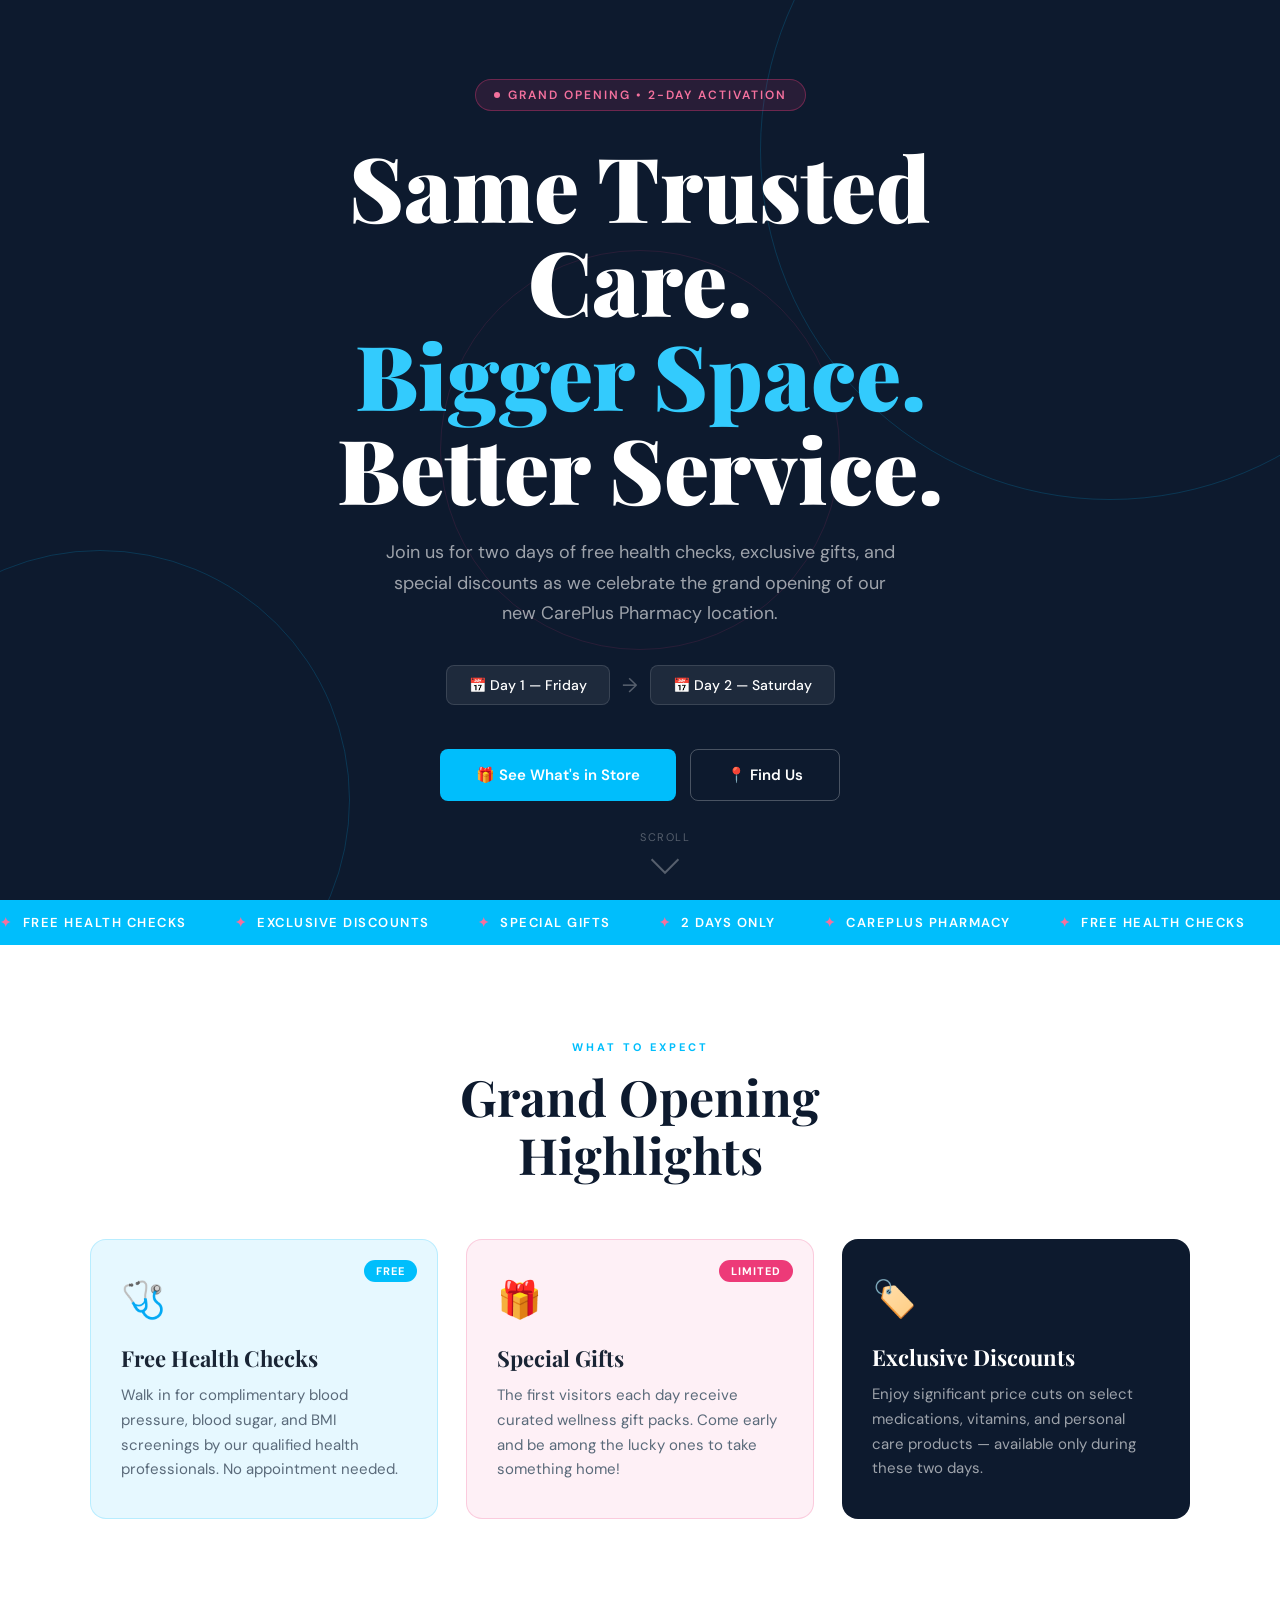
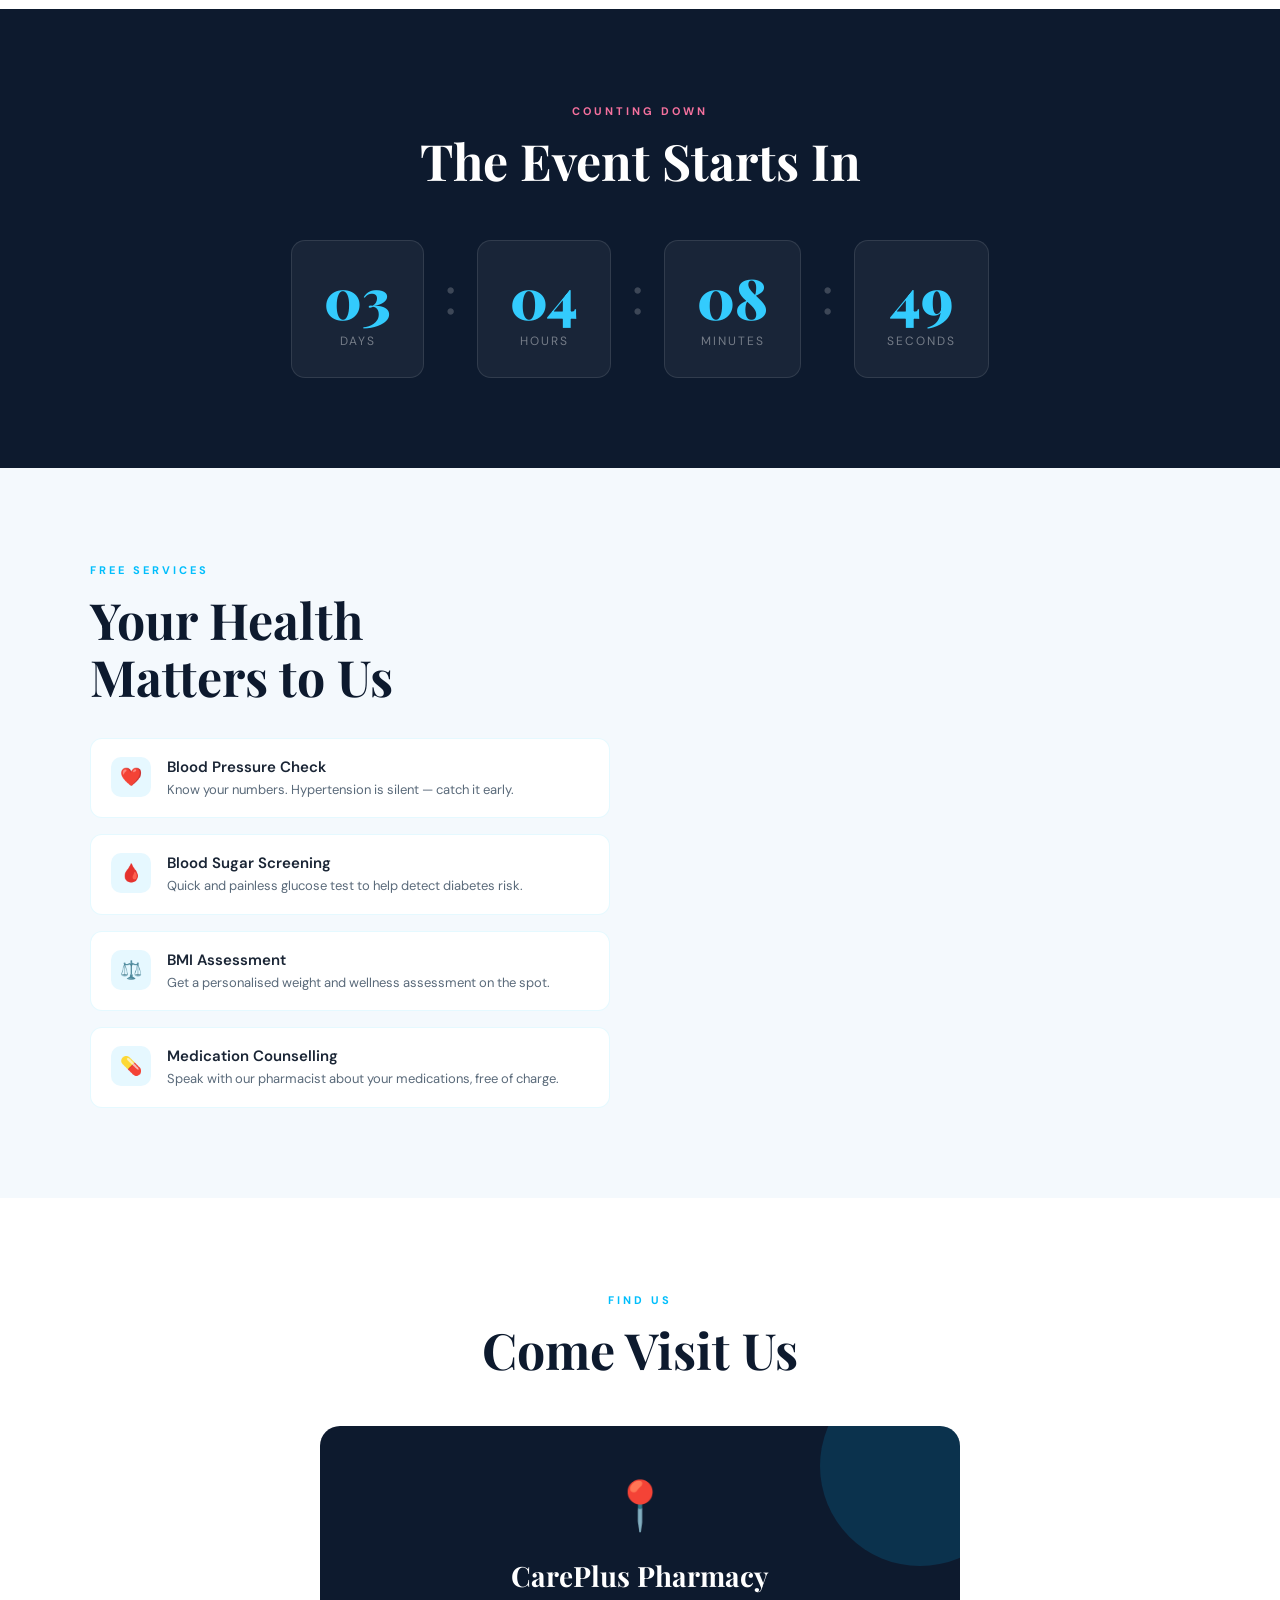
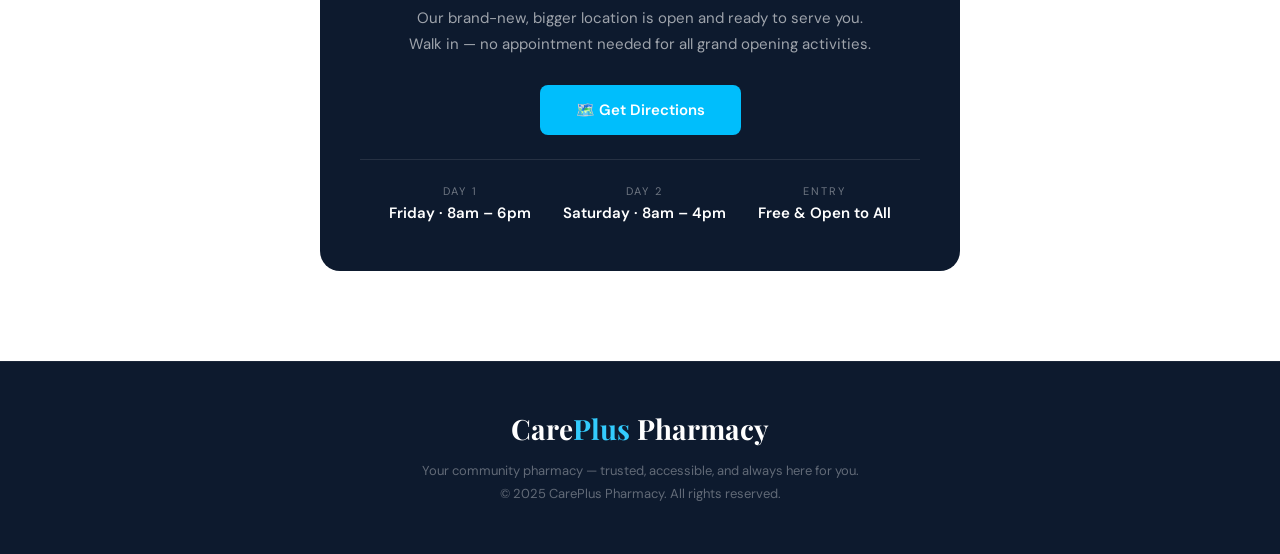
==== new_template.html @ c6ab28ea "fixes Co-authored-by: Copilot <copilot@github.com>" ====
<!DOCTYPE html>
<html lang="en">
<head>
  <meta charset="UTF-8" />
  <meta name="viewport" content="width=device-width, initial-scale=1.0"/>
  <title>Grand Opening – 2-Day Special Activation | CarePlus Pharmacy</title>
  <link href="https://fonts.googleapis.com/css2?family=Playfair+Display:wght@700;900&family=DM+Sans:wght@300;400;500;600&display=swap" rel="stylesheet"/>
  <style>
    *, *::before, *::after { box-sizing: border-box; margin: 0; padding: 0; }

    :root {
      --green: #00BEFC;
      --green-light: #33CBFD;
      --green-pale: #E6F8FF;
      --gold: #ED3A78;
      --gold-light: #F5719E;
      --dark: #0d1a2e;
      --text: #1a2535;
      --muted: #5a6a7a;
      --white: #ffffff;
      --off-white: #f4f9fd;
    }

    html { scroll-behavior: smooth; }

    body {
      font-family: 'DM Sans', sans-serif;
      background: var(--off-white);
      color: var(--text);
      overflow-x: hidden;
    }

    /* ── HERO ── */
    .hero {
      min-height: 100vh;
      background: var(--dark);
      position: relative;
      display: flex;
      flex-direction: column;
      align-items: center;
      justify-content: center;
      overflow: hidden;
      padding: 60px 24px 80px;
    }

    /* animated background rings */
    .hero::before, .hero::after {
      content: '';
      position: absolute;
      border-radius: 50%;
      border: 1px solid rgba(0,190,252,0.18);
      animation: pulse-ring 6s ease-in-out infinite;
    }
    .hero::before { width: 700px; height: 700px; top: -200px; right: -180px; animation-delay: 0s; }
    .hero::after  { width: 500px; height: 500px; bottom: -150px; left: -150px; animation-delay: 3s; }

    .ring-extra {
      position: absolute;
      border-radius: 50%;
      border: 1px solid rgba(237,58,120,0.12);
      width: 400px; height: 400px;
      top: 50%; left: 50%;
      transform: translate(-50%, -50%);
      animation: pulse-ring 8s ease-in-out infinite;
      animation-delay: 1.5s;
    }

    @keyframes pulse-ring {
      0%, 100% { transform: scale(1); opacity: 0.4; }
      50%       { transform: scale(1.08); opacity: 0.1; }
    }

    .hero-badge {
      display: inline-flex;
      align-items: center;
      gap: 8px;
      background: rgba(237,58,120,0.12);
      border: 1px solid rgba(237,58,120,0.35);
      color: var(--gold-light);
      font-size: 12px;
      font-weight: 600;
      letter-spacing: 2px;
      text-transform: uppercase;
      padding: 7px 18px;
      border-radius: 40px;
      margin-bottom: 28px;
      animation: fade-up 0.8s ease both;
    }
    .hero-badge .dot {
      width: 6px; height: 6px;
      background: var(--gold-light);
      border-radius: 50%;
      animation: blink 1.4s infinite;
    }
    @keyframes blink { 0%,100%{opacity:1} 50%{opacity:0.2} }

    .hero h1 {
      font-family: 'Playfair Display', serif;
      font-size: clamp(42px, 7vw, 90px);
      font-weight: 900;
      color: var(--white);
      text-align: center;
      line-height: 1.05;
      max-width: 780px;
      animation: fade-up 0.9s 0.1s ease both;
    }
    .hero h1 span { color: var(--green-light); }

    .hero-sub {
      margin-top: 22px;
      font-size: clamp(15px, 2vw, 18px);
      color: rgba(255,255,255,0.6);
      text-align: center;
      max-width: 520px;
      line-height: 1.7;
      animation: fade-up 1s 0.2s ease both;
    }

    .hero-dates {
      margin-top: 36px;
      display: flex;
      align-items: center;
      gap: 12px;
      animation: fade-up 1s 0.3s ease both;
    }
    .date-pill {
      background: rgba(255,255,255,0.07);
      border: 1px solid rgba(255,255,255,0.12);
      color: var(--white);
      padding: 10px 22px;
      border-radius: 8px;
      font-size: 14px;
      font-weight: 500;
    }
    .date-sep { color: rgba(255,255,255,0.3); font-size: 20px; }

    .hero-cta {
      margin-top: 44px;
      display: flex;
      gap: 14px;
      flex-wrap: wrap;
      justify-content: center;
      animation: fade-up 1s 0.4s ease both;
    }
    .btn-primary {
      background: var(--green);
      color: #fff;
      padding: 15px 36px;
      border-radius: 8px;
      font-size: 15px;
      font-weight: 600;
      text-decoration: none;
      border: none;
      cursor: pointer;
      transition: background 0.2s, transform 0.15s;
      display: inline-flex; align-items: center; gap: 8px;
    }
    .btn-primary:hover { background: var(--green-light); transform: translateY(-2px); }
    .btn-outline {
      background: transparent;
      color: #fff;
      padding: 15px 36px;
      border-radius: 8px;
      font-size: 15px;
      font-weight: 600;
      text-decoration: none;
      border: 1px solid rgba(255,255,255,0.25);
      cursor: pointer;
      transition: border-color 0.2s, transform 0.15s;
    }
    .btn-outline:hover { border-color: #fff; transform: translateY(-2px); }

    .scroll-hint {
      position: absolute;
      bottom: 30px;
      left: 50%;
      transform: translateX(-50%);
      display: flex;
      flex-direction: column;
      align-items: center;
      gap: 6px;
      color: rgba(255,255,255,0.3);
      font-size: 11px;
      letter-spacing: 1.5px;
      text-transform: uppercase;
      animation: fade-up 1s 0.8s ease both;
    }
    .scroll-arrow {
      width: 20px; height: 20px;
      border-right: 2px solid rgba(255,255,255,0.3);
      border-bottom: 2px solid rgba(255,255,255,0.3);
      transform: rotate(45deg);
      animation: bounce-down 1.8s ease infinite;
    }
    @keyframes bounce-down {
      0%,100%{transform:rotate(45deg) translateY(0)} 50%{transform:rotate(45deg) translateY(5px)}
    }

    /* ── STRIP ── */
    .strip {
      background: var(--green);
      padding: 14px 0;
      overflow: hidden;
    }
    .strip-inner {
      display: flex;
      gap: 48px;
      animation: marquee 18s linear infinite;
      white-space: nowrap;
      width: max-content;
    }
    .strip-item {
      color: #fff;
      font-size: 13px;
      font-weight: 600;
      letter-spacing: 1.5px;
      text-transform: uppercase;
      display: flex; align-items: center; gap: 10px;
    }
    .strip-item::before { content: '✦'; color: var(--gold-light); }
    @keyframes marquee { from{transform:translateX(0)} to{transform:translateX(-50%)} }

    /* ── SECTION COMMON ── */
    section { padding: 90px 24px; }
    .section-label {
      display: inline-block;
      font-size: 11px;
      font-weight: 700;
      letter-spacing: 3px;
      text-transform: uppercase;
      color: var(--green);
      margin-bottom: 14px;
    }
    .section-title {
      font-family: 'Playfair Display', serif;
      font-size: clamp(30px, 4vw, 50px);
      font-weight: 700;
      line-height: 1.15;
      color: var(--dark);
    }
    .container { max-width: 1100px; margin: 0 auto; }

    /* ── OFFERS ── */
    .offers { background: var(--white); }
    .offers-header { text-align: center; margin-bottom: 56px; }
    .offers-grid {
      display: grid;
      grid-template-columns: repeat(auto-fit, minmax(280px, 1fr));
      gap: 28px;
    }
    .offer-card {
      border-radius: 16px;
      padding: 36px 30px;
      position: relative;
      overflow: hidden;
      transition: transform 0.25s, box-shadow 0.25s;
    }
    .offer-card:hover { transform: translateY(-6px); box-shadow: 0 20px 50px rgba(0,0,0,0.1); }
    .offer-card.green  { background: var(--green-pale); border: 1px solid rgba(0,190,252,0.2); }
      .offer-card.gold   { background: #FEF0F6; border: 1px solid rgba(237,58,120,0.2); }
    .offer-card.dark   { background: var(--dark); color: #fff; }

    .offer-icon {
      font-size: 36px;
      margin-bottom: 20px;
      display: block;
    }
    .offer-card h3 {
      font-family: 'Playfair Display', serif;
      font-size: 22px;
      font-weight: 700;
      margin-bottom: 10px;
    }
    .offer-card.dark h3 { color: #fff; }
    .offer-card p {
      font-size: 15px;
      line-height: 1.65;
      color: var(--muted);
    }
    .offer-card.dark p { color: rgba(255,255,255,0.6); }
    .offer-tag {
      position: absolute;
      top: 20px; right: 20px;
      background: var(--green);
      color: #fff;
      font-size: 11px;
      font-weight: 700;
      letter-spacing: 1px;
      text-transform: uppercase;
      padding: 4px 12px;
      border-radius: 20px;
    }
    .offer-card.gold .offer-tag { background: var(--gold); }

    /* ── COUNTDOWN ── */
    .countdown-section {
      background: var(--dark);
      text-align: center;
      padding: 90px 24px;
    }
    .countdown-section .section-label { color: var(--gold-light); }
    .countdown-section .section-title { color: #fff; margin-bottom: 50px; }
    .countdown-grid {
      display: flex;
      justify-content: center;
      gap: 20px;
      flex-wrap: wrap;
    }
    .countdown-item {
      background: rgba(255,255,255,0.05);
      border: 1px solid rgba(255,255,255,0.1);
      border-radius: 14px;
      padding: 28px 32px;
      min-width: 110px;
    }
    .countdown-num {
      font-family: 'Playfair Display', serif;
      font-size: 56px;
      font-weight: 900;
      color: var(--green-light);
      line-height: 1;
      display: block;
    }
    .countdown-label {
      font-size: 12px;
      letter-spacing: 2px;
      text-transform: uppercase;
      color: rgba(255,255,255,0.4);
      margin-top: 8px;
      display: block;
    }
    .countdown-sep {
      font-family: 'Playfair Display', serif;
      font-size: 50px;
      color: rgba(255,255,255,0.2);
      align-self: flex-start;
      padding-top: 20px;
    }

    /* ── HEALTH CHECKS ── */
    .checks { background: var(--off-white); }
    .checks-inner {
      display: grid;
      grid-template-columns: 1fr 1fr;
      gap: 60px;
      align-items: center;
    }
    @media(max-width:720px) { .checks-inner { grid-template-columns: 1fr; } }
    .checks-list { margin-top: 32px; display: flex; flex-direction: column; gap: 16px; }
    .check-item {
      display: flex;
      align-items: flex-start;
      gap: 16px;
      padding: 18px 20px;
      background: var(--white);
      border-radius: 12px;
      border: 1px solid rgba(0,190,252,0.1);
      transition: border-color 0.2s;
    }
    .check-item:hover { border-color: var(--green-light); }
    .check-icon {
      width: 40px; height: 40px;
      background: var(--green-pale);
      border-radius: 10px;
      display: flex; align-items: center; justify-content: center;
      font-size: 18px;
      flex-shrink: 0;
    }
    .check-item h4 { font-size: 15px; font-weight: 600; margin-bottom: 3px; }
    .check-item p  { font-size: 13px; color: var(--muted); line-height: 1.5; }

    .checks-visual {
      position: relative;
      display: flex;
      align-items: center;
      justify-content: center;
    }
    .big-circle {
      width: 340px; height: 340px;
      border-radius: 50%;
      background: linear-gradient(135deg, var(--green) 0%, #0090c8 100%);
      display: flex;
      flex-direction: column;
      align-items: center;
      justify-content: center;
      color: #fff;
      text-align: center;
      box-shadow: 0 30px 80px rgba(0,190,252,0.35);
    }
    .big-circle .emoji { font-size: 64px; margin-bottom: 16px; }
    .big-circle h3 { font-family: 'Playfair Display', serif; font-size: 26px; font-weight: 700; }
    .big-circle p { font-size: 14px; opacity: 0.75; margin-top: 6px; }
    .float-badge {
      position: absolute;
      background: var(--white);
      border-radius: 12px;
      padding: 12px 16px;
      box-shadow: 0 10px 30px rgba(0,0,0,0.12);
      font-size: 13px;
      font-weight: 600;
      display: flex; align-items: center; gap: 8px;
      white-space: nowrap;
    }
    .float-badge.top-right { top: 20px; right: -10px; }
    .float-badge.bottom-left { bottom: 30px; left: -20px; }
    .float-badge .dot { width: 8px; height: 8px; border-radius: 50%; background: var(--green); flex-shrink: 0; }

    /* ── LOCATION ── */
    .location-section { background: var(--white); text-align: center; }
    .location-card {
      max-width: 640px;
      margin: 48px auto 0;
      background: var(--dark);
      border-radius: 20px;
      padding: 48px 40px;
      color: #fff;
      position: relative;
      overflow: hidden;
    }
    .location-card::before {
      content: '';
      position: absolute;
      top: -60px; right: -60px;
      width: 200px; height: 200px;
      border-radius: 50%;
      background: rgba(0,190,252,0.15);
    }
    .location-icon { font-size: 48px; margin-bottom: 20px; display: block; }
    .location-card h3 { font-family: 'Playfair Display', serif; font-size: 28px; margin-bottom: 12px; }
    .location-card p { color: rgba(255,255,255,0.6); font-size: 15px; line-height: 1.7; margin-bottom: 28px; }
    .location-details {
      display: flex;
      justify-content: center;
      gap: 32px;
      flex-wrap: wrap;
      margin-top: 24px;
      padding-top: 24px;
      border-top: 1px solid rgba(255,255,255,0.1);
    }
    .loc-detail { text-align: center; }
    .loc-detail .lbl { font-size: 11px; letter-spacing: 2px; text-transform: uppercase; color: rgba(255,255,255,0.4); margin-bottom: 5px; }
    .loc-detail .val { font-size: 15px; font-weight: 600; color: #fff; }

    /* ── FOOTER ── */
    footer {
      background: var(--dark);
      padding: 48px 24px;
      text-align: center;
      border-top: 1px solid rgba(255,255,255,0.06);
    }
    .footer-logo {
      font-family: 'Playfair Display', serif;
      font-size: 28px;
      font-weight: 700;
      color: #fff;
      margin-bottom: 12px;
    }
    .footer-logo span { color: var(--green-light); }
    footer p { color: rgba(255,255,255,0.35); font-size: 13px; line-height: 1.8; }

    /* ── ANIMATIONS ── */
    @keyframes fade-up {
      from { opacity: 0; transform: translateY(28px); }
      to   { opacity: 1; transform: translateY(0); }
    }

    .reveal {
      opacity: 0;
      transform: translateY(30px);
      transition: opacity 0.7s ease, transform 0.7s ease;
    }
    .reveal.visible {
      opacity: 1;
      transform: translateY(0);
    }
  </style>
</head>
<body>

  <!-- HERO -->
  <section class="hero">
    <div class="ring-extra"></div>

    <div class="hero-badge">
      <span class="dot"></span>
      Grand Opening • 2-Day Activation
    </div>

    <h1>
      Same Trusted Care.<br/>
      <span>Bigger Space.</span><br/>
      Better Service.
    </h1>

    <p class="hero-sub">
      Join us for two days of free health checks, exclusive gifts, and special discounts
      as we celebrate the grand opening of our new CarePlus Pharmacy location.
    </p>

    <div class="hero-dates">
      <div class="date-pill">📅 Day 1 — Friday</div>
      <span class="date-sep">→</span>
      <div class="date-pill">📅 Day 2 — Saturday</div>
    </div>

    <div class="hero-cta">
      <a href="#offers" class="btn-primary">🎁 See What's in Store</a>
      <a href="#location" class="btn-outline">📍 Find Us</a>
    </div>

    <div class="scroll-hint">
      <span>Scroll</span>
      <div class="scroll-arrow"></div>
    </div>
  </section>

  <!-- STRIP -->
  <div class="strip">
    <div class="strip-inner">
      <span class="strip-item">Free Health Checks</span>
      <span class="strip-item">Exclusive Discounts</span>
      <span class="strip-item">Special Gifts</span>
      <span class="strip-item">2 Days Only</span>
      <span class="strip-item">CarePlus Pharmacy</span>
      <span class="strip-item">Free Health Checks</span>
      <span class="strip-item">Exclusive Discounts</span>
      <span class="strip-item">Special Gifts</span>
      <span class="strip-item">2 Days Only</span>
      <span class="strip-item">CarePlus Pharmacy</span>
    </div>
  </div>

  <!-- OFFERS -->
  <section class="offers" id="offers">
    <div class="container">
      <div class="offers-header reveal">
        <span class="section-label">What to Expect</span>
        <h2 class="section-title">Grand Opening <br/>Highlights</h2>
      </div>
      <div class="offers-grid">
        <div class="offer-card green reveal">
          <span class="offer-icon">🩺</span>
          <span class="offer-tag">Free</span>
          <h3>Free Health Checks</h3>
          <p>Walk in for complimentary blood pressure, blood sugar, and BMI screenings by our qualified health professionals. No appointment needed.</p>
        </div>
        <div class="offer-card gold reveal">
          <span class="offer-icon">🎁</span>
          <span class="offer-tag">Limited</span>
          <h3>Special Gifts</h3>
          <p>The first visitors each day receive curated wellness gift packs. Come early and be among the lucky ones to take something home!</p>
        </div>
        <div class="offer-card dark reveal">
          <span class="offer-icon">🏷️</span>
          <h3>Exclusive Discounts</h3>
          <p style="color:rgba(255,255,255,0.6)">Enjoy significant price cuts on select medications, vitamins, and personal care products — available only during these two days.</p>
        </div>
      </div>
    </div>
  </section>

  <!-- COUNTDOWN -->
  <section class="countdown-section">
    <div class="container">
      <span class="section-label">Counting Down</span>
      <h2 class="section-title reveal">The Event Starts In</h2>
      <div class="countdown-grid">
        <div class="countdown-item reveal">
          <span class="countdown-num" id="cd-days">00</span>
          <span class="countdown-label">Days</span>
        </div>
        <span class="countdown-sep">:</span>
        <div class="countdown-item reveal">
          <span class="countdown-num" id="cd-hours">00</span>
          <span class="countdown-label">Hours</span>
        </div>
        <span class="countdown-sep">:</span>
        <div class="countdown-item reveal">
          <span class="countdown-num" id="cd-mins">00</span>
          <span class="countdown-label">Minutes</span>
        </div>
        <span class="countdown-sep">:</span>
        <div class="countdown-item reveal">
          <span class="countdown-num" id="cd-secs">00</span>
          <span class="countdown-label">Seconds</span>
        </div>
      </div>
    </div>
  </section>

  <!-- HEALTH CHECKS -->
  <section class="checks">
    <div class="container checks-inner">
      <div>
        <span class="section-label reveal">Free Services</span>
        <h2 class="section-title reveal">Your Health <br/>Matters to Us</h2>
        <div class="checks-list">
          <div class="check-item reveal">
            <div class="check-icon">❤️</div>
            <div>
              <h4>Blood Pressure Check</h4>
              <p>Know your numbers. Hypertension is silent — catch it early.</p>
            </div>
          </div>
          <div class="check-item reveal">
            <div class="check-icon">🩸</div>
            <div>
              <h4>Blood Sugar Screening</h4>
              <p>Quick and painless glucose test to help detect diabetes risk.</p>
            </div>
          </div>
          <div class="check-item reveal">
            <div class="check-icon">⚖️</div>
            <div>
              <h4>BMI Assessment</h4>
              <p>Get a personalised weight and wellness assessment on the spot.</p>
            </div>
          </div>
          <div class="check-item reveal">
            <div class="check-icon">💊</div>
            <div>
              <h4>Medication Counselling</h4>
              <p>Speak with our pharmacist about your medications, free of charge.</p>
            </div>
          </div>
        </div>
      </div>

      <div class="checks-visual reveal">
        <div class="big-circle">
          <span class="emoji">🏥</span>
          <h3>CarePlus Pharmacy</h3>
          <p>Your Health, Our Priority</p>
        </div>
        <div class="float-badge top-right">
          <span class="dot"></span> Open Both Days
        </div>
        <div class="float-badge bottom-left">
          🎉 Grand Opening Special
        </div>
      </div>
    </div>
  </section>

  <!-- LOCATION -->
  <section class="location-section" id="location">
    <div class="container">
      <span class="section-label reveal">Find Us</span>
      <h2 class="section-title reveal">Come Visit Us</h2>

      <div class="location-card reveal">
        <span class="location-icon">📍</span>
        <h3>CarePlus Pharmacy</h3>
        <p>
          Our brand-new, bigger location is open and ready to serve you.<br/>
          Walk in — no appointment needed for all grand opening activities.
        </p>
        <a href="#" class="btn-primary" style="display:inline-flex;margin:0 auto;">
          🗺️ Get Directions
        </a>
        <div class="location-details">
          <div class="loc-detail">
            <div class="lbl">Day 1</div>
            <div class="val">Friday · 8am – 6pm</div>
          </div>
          <div class="loc-detail">
            <div class="lbl">Day 2</div>
            <div class="val">Saturday · 8am – 4pm</div>
          </div>
          <div class="loc-detail">
            <div class="lbl">Entry</div>
            <div class="val">Free & Open to All</div>
          </div>
        </div>
      </div>
    </div>
  </section>

  <!-- FOOTER -->
  <footer>
    <div class="footer-logo">Care<span>Plus</span> Pharmacy</div>
    <p>
      Your community pharmacy — trusted, accessible, and always here for you.<br/>
      © 2025 CarePlus Pharmacy. All rights reserved.
    </p>
  </footer>

  <script>
    // Scroll reveal
    const reveals = document.querySelectorAll('.reveal');
    const observer = new IntersectionObserver((entries) => {
      entries.forEach((e, i) => {
        if (e.isIntersecting) {
          setTimeout(() => e.target.classList.add('visible'), i * 80);
          observer.unobserve(e.target);
        }
      });
    }, { threshold: 0.12 });
    reveals.forEach(el => observer.observe(el));

    // Countdown — set your target date here
    const target = new Date();
    target.setDate(target.getDate() + 3); // 3 days from now as default
    target.setHours(8, 0, 0, 0);

    function updateCountdown() {
      const diff = target - new Date();
      if (diff <= 0) {
        document.getElementById('cd-days').textContent  = '00';
        document.getElementById('cd-hours').textContent = '00';
        document.getElementById('cd-mins').textContent  = '00';
        document.getElementById('cd-secs').textContent  = '00';
        return;
      }
      const d = Math.floor(diff / 86400000);
      const h = Math.floor((diff % 86400000) / 3600000);
      const m = Math.floor((diff % 3600000) / 60000);
      const s = Math.floor((diff % 60000) / 1000);
      const pad = n => String(n).padStart(2, '0');
      document.getElementById('cd-days').textContent  = pad(d);
      document.getElementById('cd-hours').textContent = pad(h);
      document.getElementById('cd-mins').textContent  = pad(m);
      document.getElementById('cd-secs').textContent  = pad(s);
    }
    updateCountdown();
    setInterval(updateCountdown, 1000);
  </script>
</body>
</html>
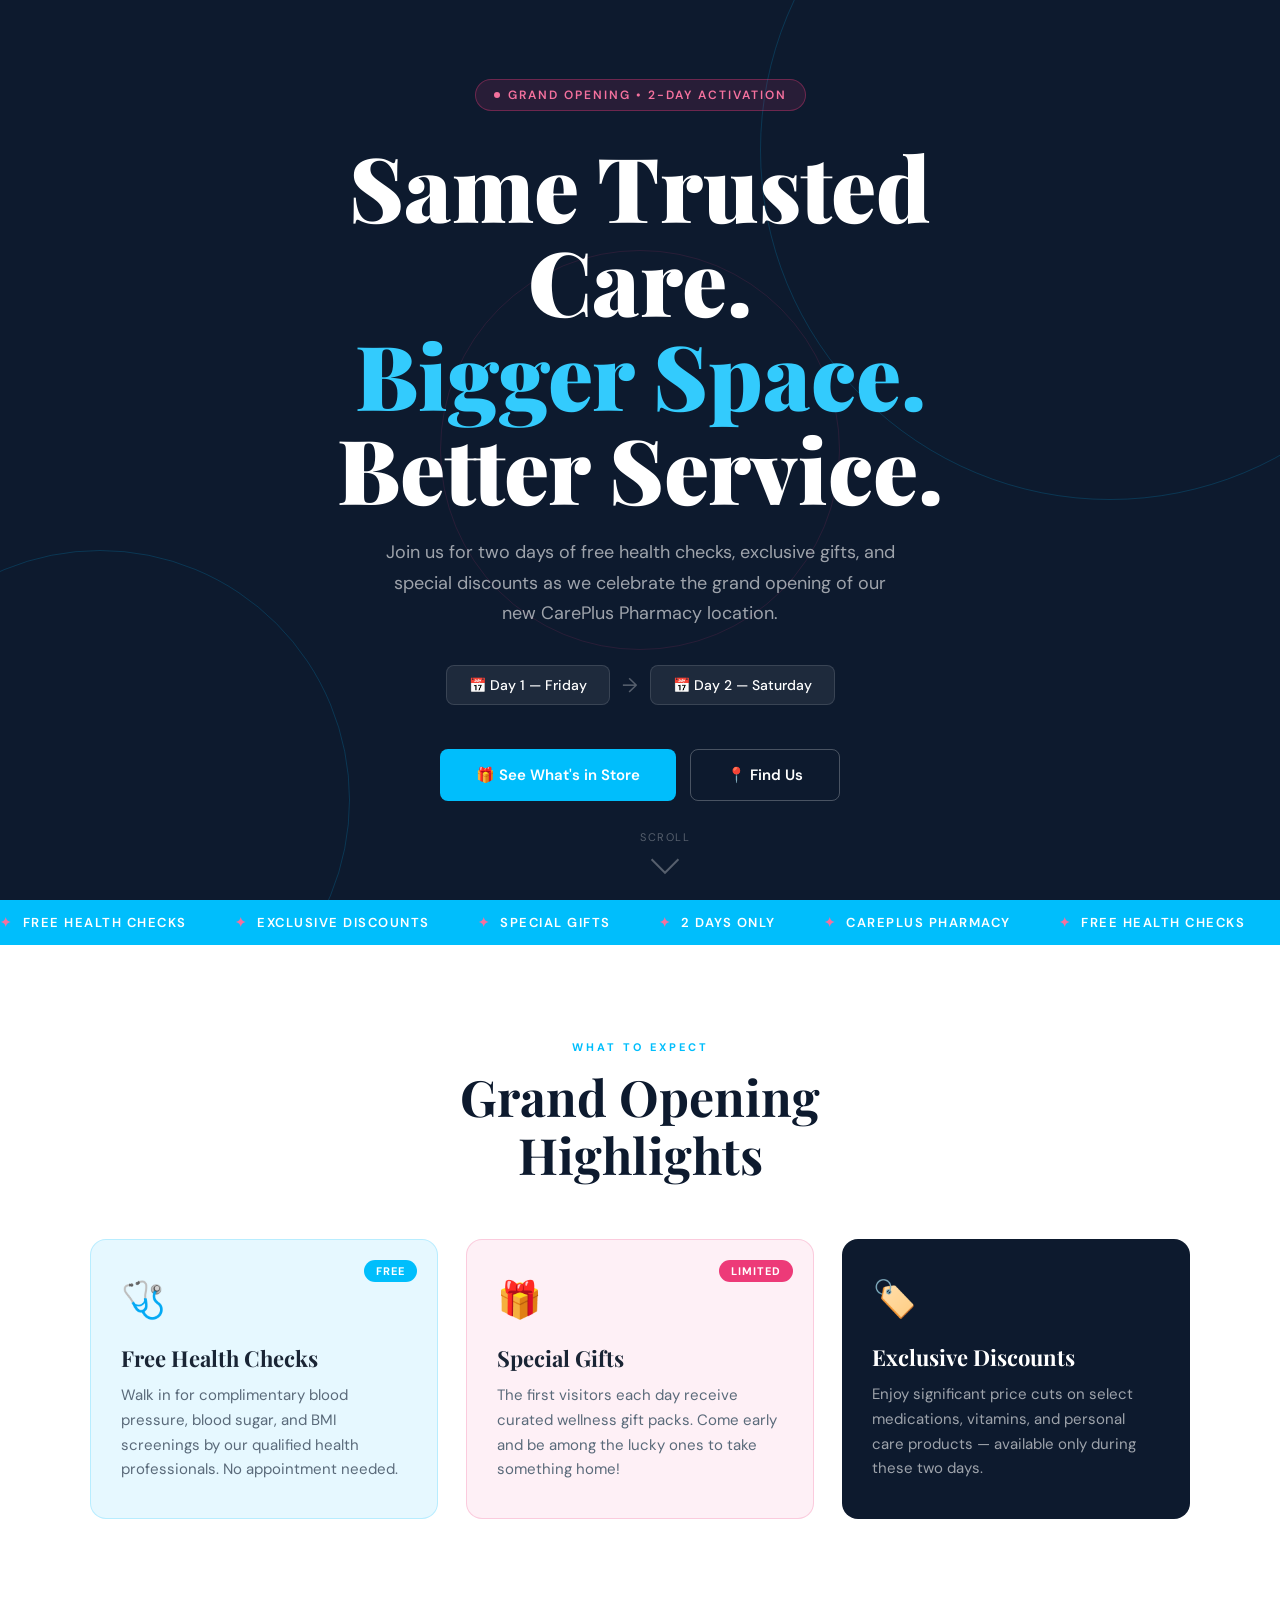
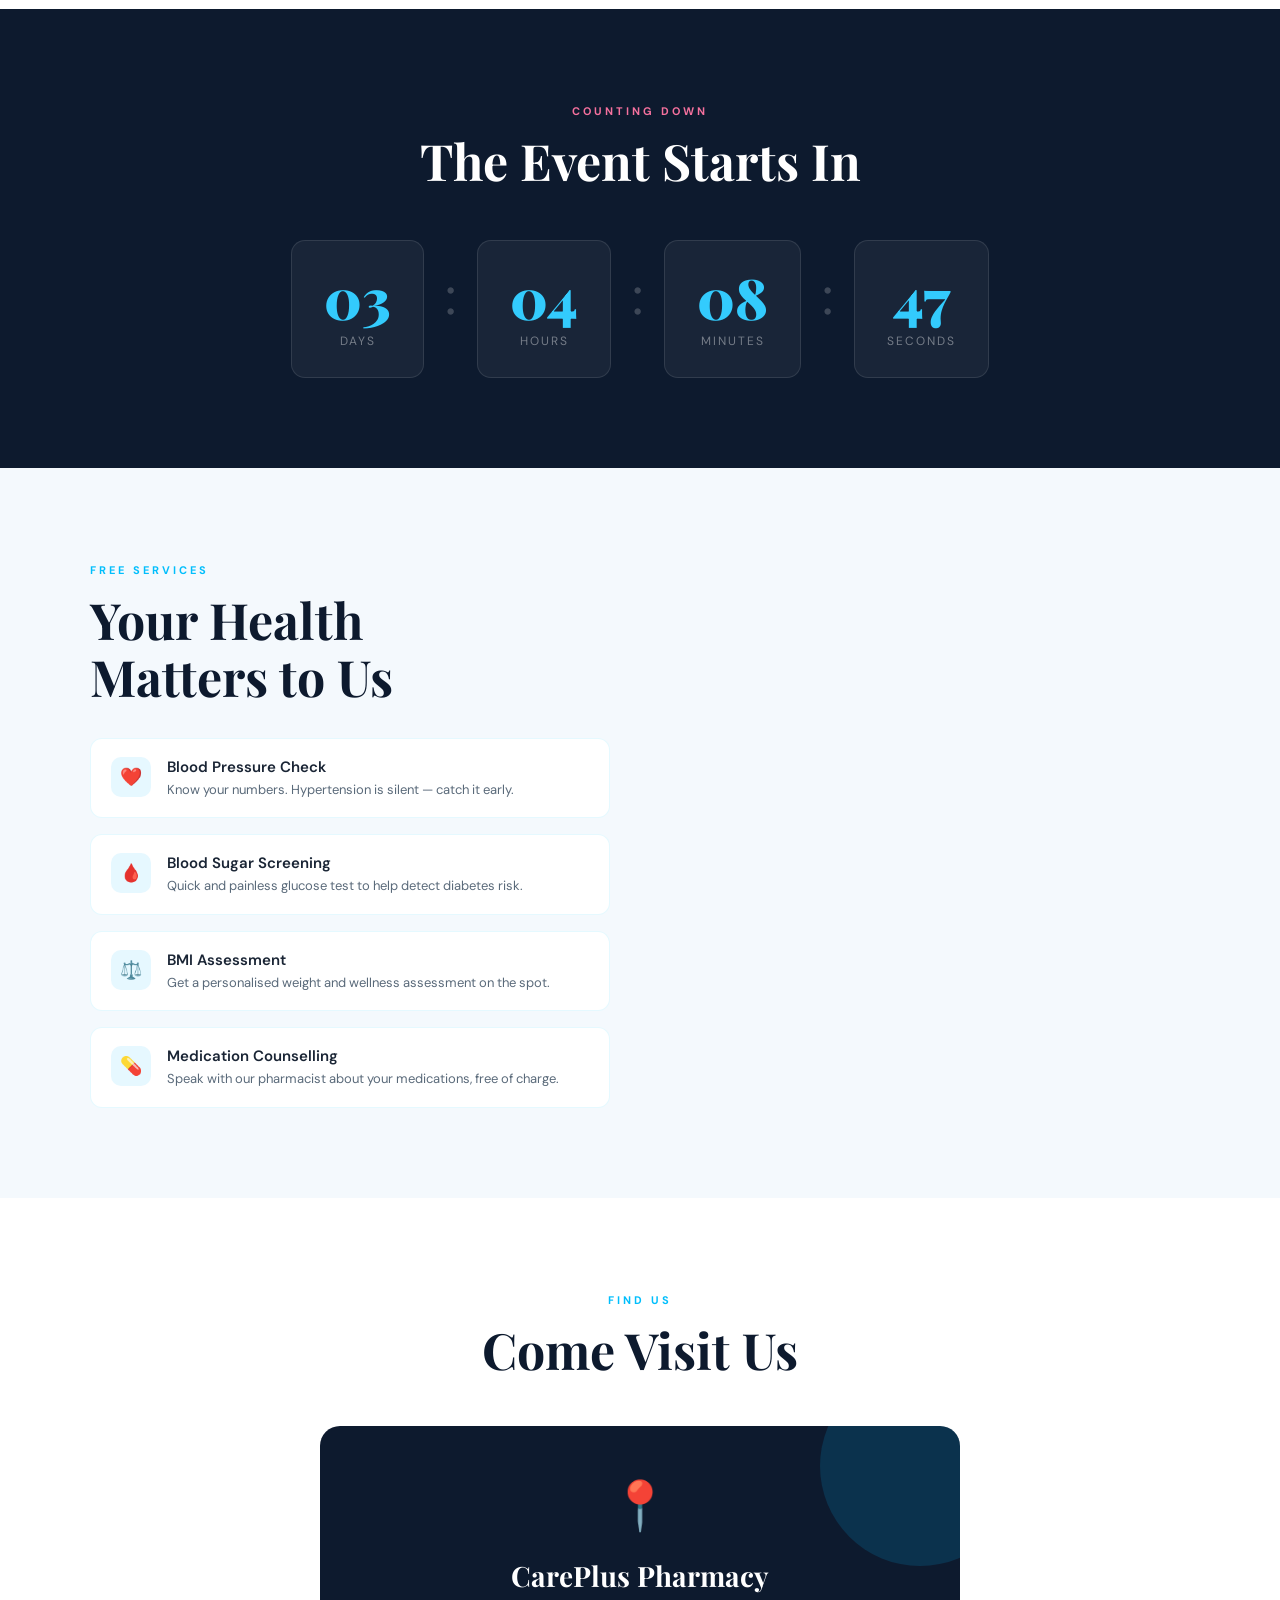
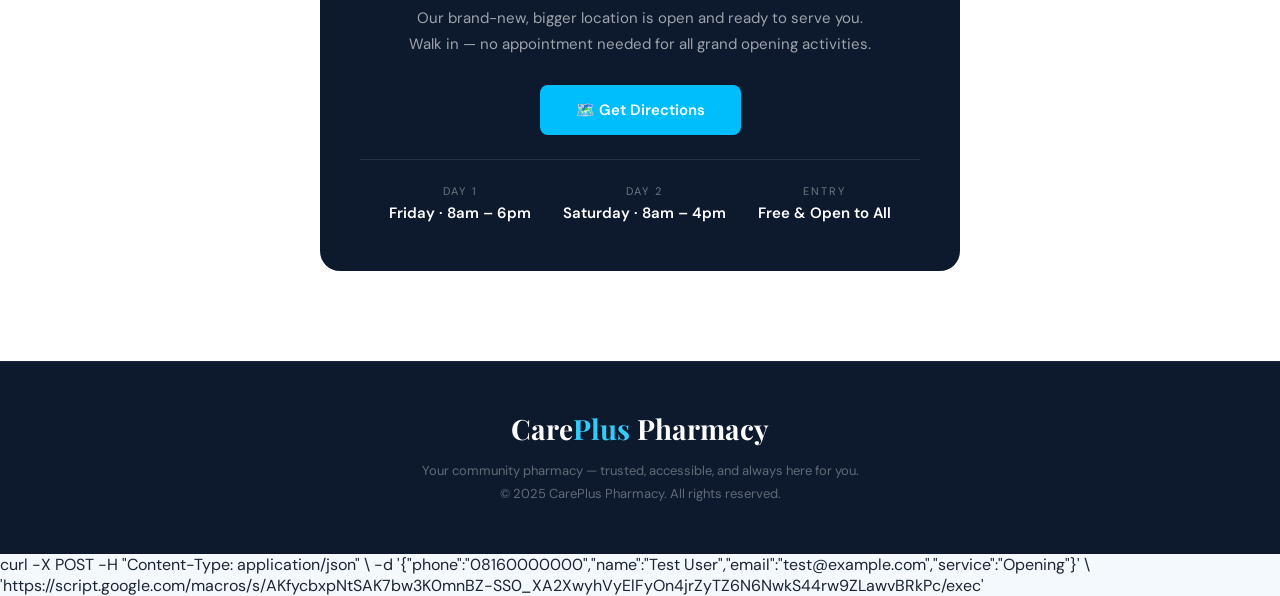
==== commit a5c28d89: "fixes" ====
--- a/new_template.html
+++ b/new_template.html
@@ -726,4 +726,9 @@
     setInterval(updateCountdown, 1000);
   </script>
 </body>
-</html>+</html>
+
+
+curl -X POST -H "Content-Type: application/json" \
+  -d '{"phone":"08160000000","name":"Test User","email":"test@example.com","service":"Opening"}' \
+  'https://script.google.com/macros/s/AKfycbxpNtSAK7bw3K0mnBZ-SS0_XA2XwyhVyElFyOn4jrZyTZ6N6NwkS44rw9ZLawvBRkPc/exec'
